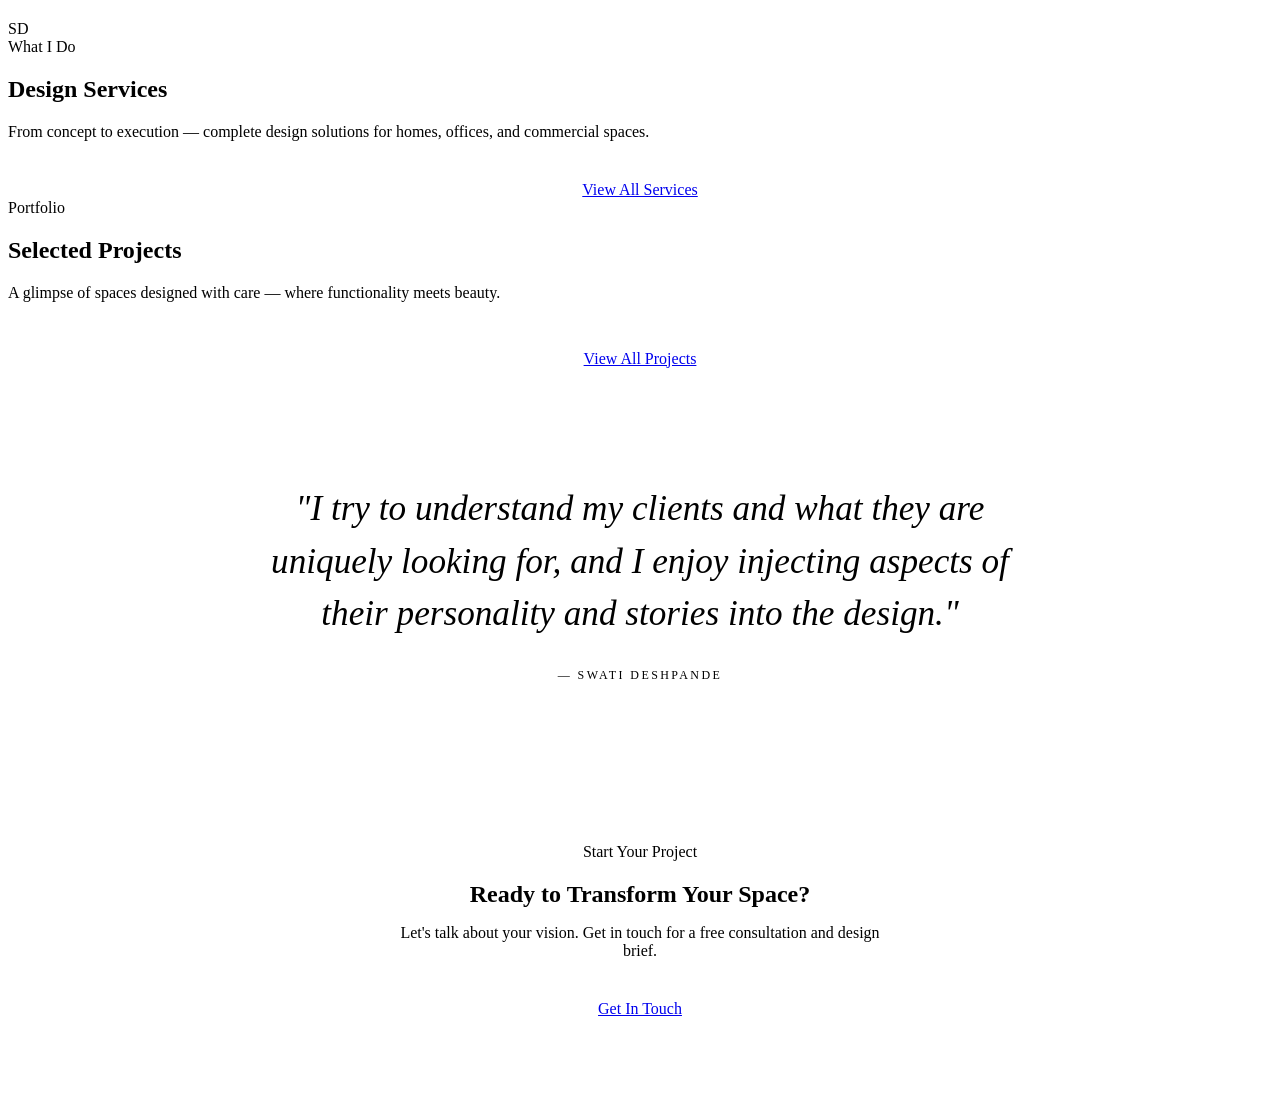
==== index.html @ 5ec536ea "Add files via upload" ====
<!DOCTYPE html>
<html lang="en">
<head>
  <meta charset="UTF-8">
  <meta name="viewport" content="width=device-width, initial-scale=1.0">
  <title>Swati Deshpande Designs — Interior & Architectural Designer, Pune</title>
  <meta name="description" content="Swati Deshpande Designs — Professional Interior and Architectural Design services in Pune. 12+ years experience in residential, commercial, and hospitality projects.">
  <link rel="stylesheet" href="css/style.css">
</head>
<body data-page="home">

  <!-- NAVIGATION -->
  <nav class="nav" id="site-nav"></nav>

  <!-- HERO -->
  <section class="hero">
    <div class="container">
      <div class="hero__inner">
        <div class="hero__content">
          <div class="hero__eyebrow" id="hero-eyebrow"></div>
          <h1 class="hero__title" id="hero-title"></h1>
          <p class="hero__text" id="hero-sub"></p>
          <p class="hero__text" id="hero-intro" style="font-size:.95rem;"></p>
          <div class="hero__actions" id="hero-actions"></div>
          <div class="hero__stats" id="hero-stats"></div>
        </div>
        <div class="hero__image-wrap">
          <div class="hero__image-placeholder">SD</div>
          <!-- Replace the div above with:
               <img class="hero__image-main" src="images/hero.jpg" alt="Swati Deshpande">
               once you have a photo. -->
        </div>
      </div>
    </div>
  </section>

  <!-- FEATURED SERVICES -->
  <section style="background: var(--color-bg-alt);">
    <div class="container">
      <div class="section-header reveal">
        <span class="section-label">What I Do</span>
        <h2>Design Services</h2>
        <div class="divider"></div>
        <p>From concept to execution — complete design solutions for homes, offices, and commercial spaces.</p>
      </div>
      <div class="services-grid" id="featured-services"></div>
      <div style="text-align:center; margin-top:2.5rem;">
        <a href="services.html" class="btn btn-outline reveal">View All Services</a>
      </div>
    </div>
  </section>

  <!-- FEATURED PROJECTS -->
  <section>
    <div class="container">
      <div class="section-header reveal">
        <span class="section-label">Portfolio</span>
        <h2>Selected Projects</h2>
        <div class="divider"></div>
        <p>A glimpse of spaces designed with care — where functionality meets beauty.</p>
      </div>
      <div class="projects-grid" id="featured-projects"></div>
      <div style="text-align:center; margin-top:3rem;">
        <a href="projects.html" class="btn btn-primary reveal">View All Projects</a>
      </div>
    </div>
  </section>

  <!-- QUOTE STRIP -->
  <section style="background: var(--color-dark); padding: 5rem 0;">
    <div class="container">
      <div style="max-width: 780px; margin: 0 auto; text-align: center;">
        <p style="font-family: var(--font-heading); font-size: clamp(1.4rem,3vw,2.2rem); font-style: italic; font-weight: 300; color: var(--color-white); line-height: 1.5; margin-bottom: 1.5rem;">
          "I try to understand my clients and what they are uniquely looking for, and I enjoy injecting aspects of their personality and stories into the design."
        </p>
        <span style="font-size: 0.75rem; letter-spacing: 0.2em; text-transform: uppercase; color: var(--color-accent);">— Swati Deshpande</span>
      </div>
    </div>
  </section>

  <!-- CTA STRIP -->
  <section style="padding: 5rem 0;">
    <div class="container" style="text-align:center;">
      <span class="section-label reveal">Start Your Project</span>
      <h2 class="reveal" style="margin-bottom: 1rem;">Ready to Transform Your Space?</h2>
      <p class="reveal" style="color: var(--color-text-mute); max-width: 480px; margin: 0 auto 2.5rem;">Let's talk about your vision. Get in touch for a free consultation and design brief.</p>
      <a href="contact.html" class="btn btn-primary reveal">Get In Touch</a>
    </div>
  </section>

  <!-- FOOTER -->
  <footer id="site-footer"></footer>

  <!-- FLOATING SOCIAL -->
  <div class="float-social" id="float-social"></div>

  <script src="js/config.js"></script>
  <script src="js/main.js"></script>
</body>
</html>
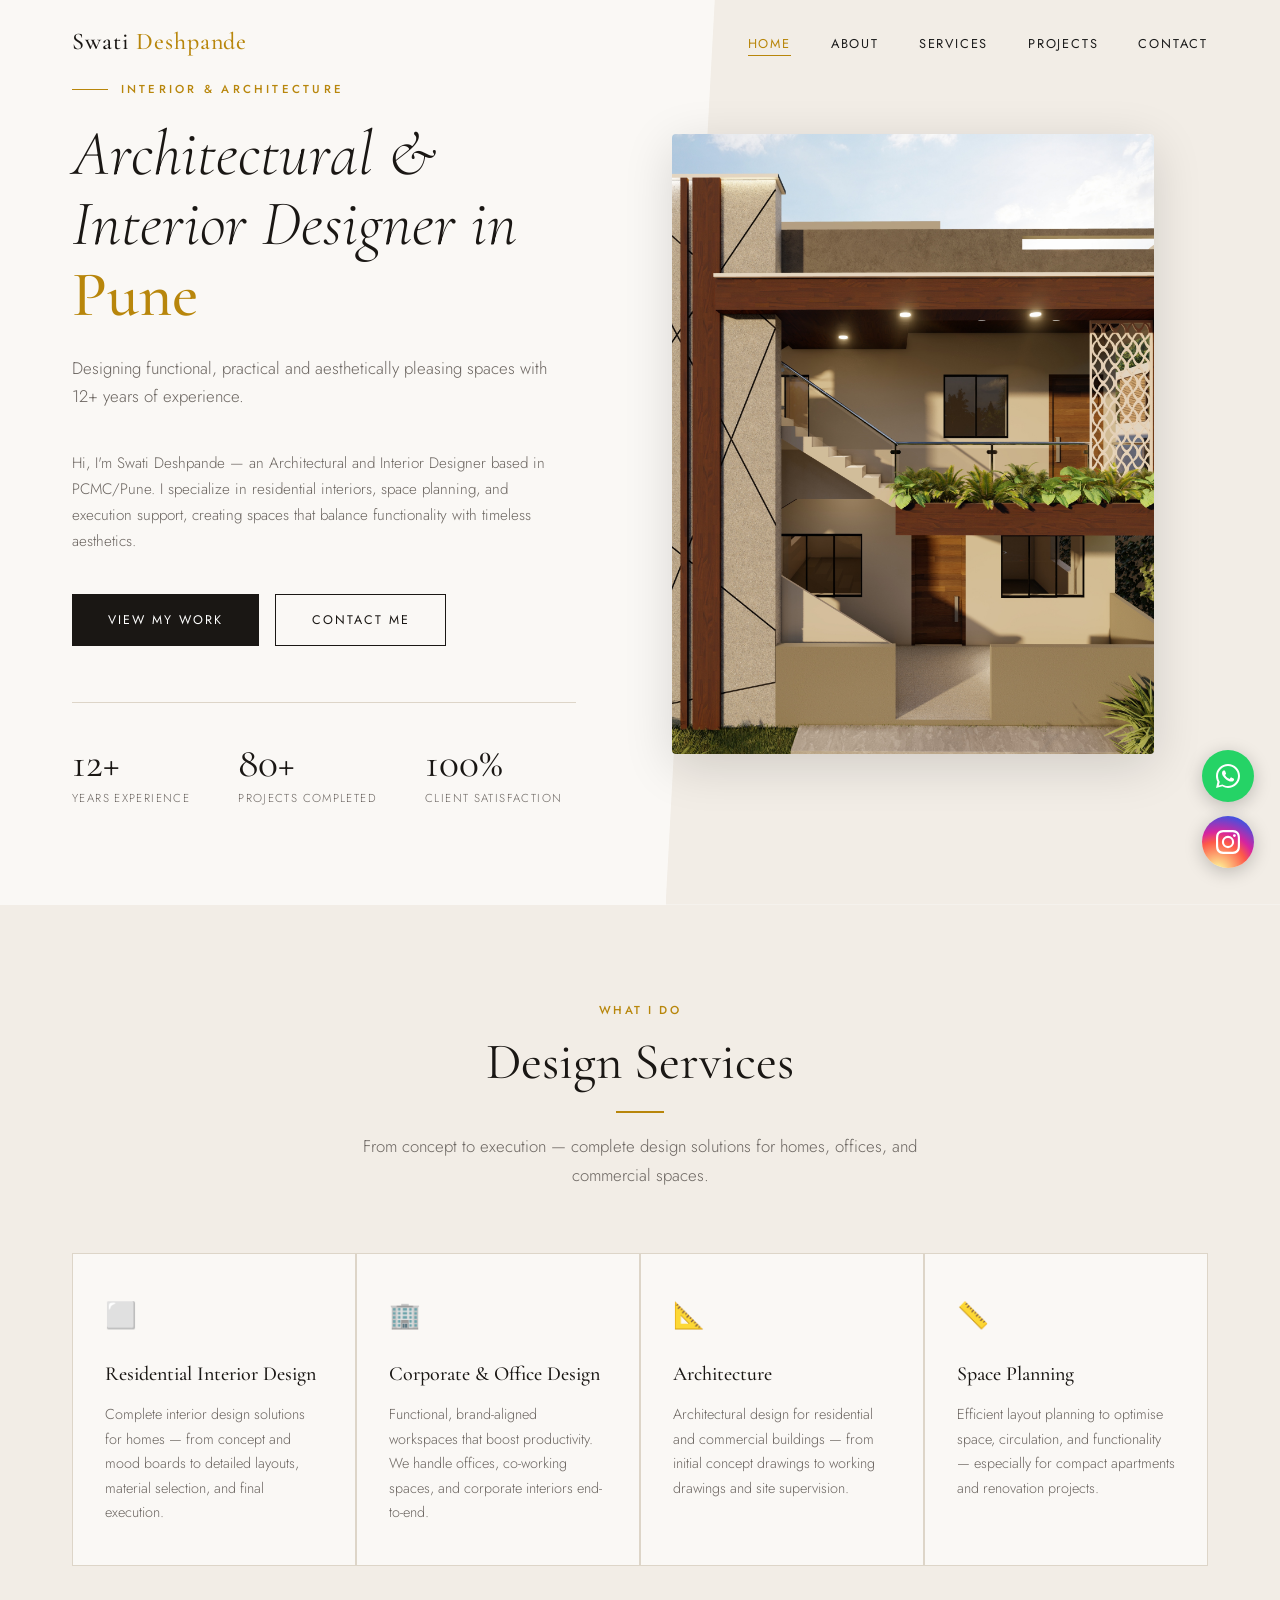
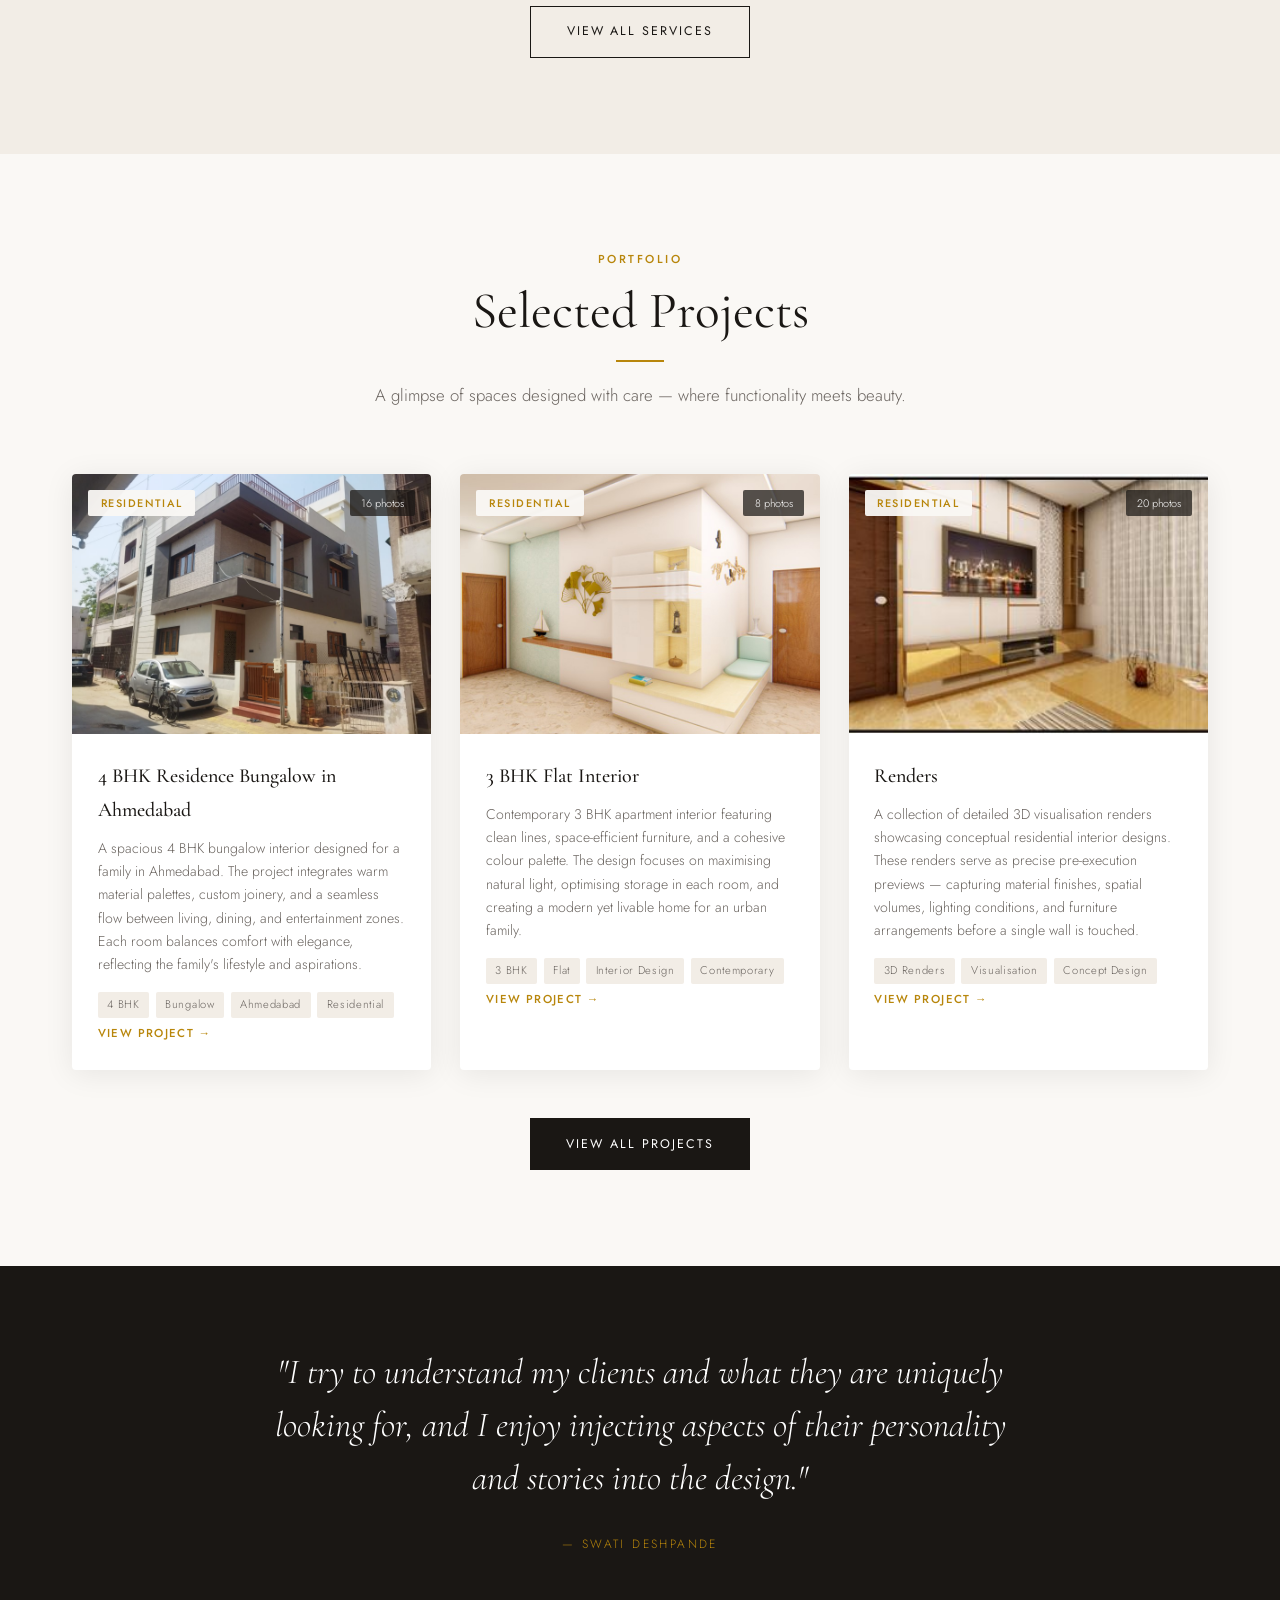
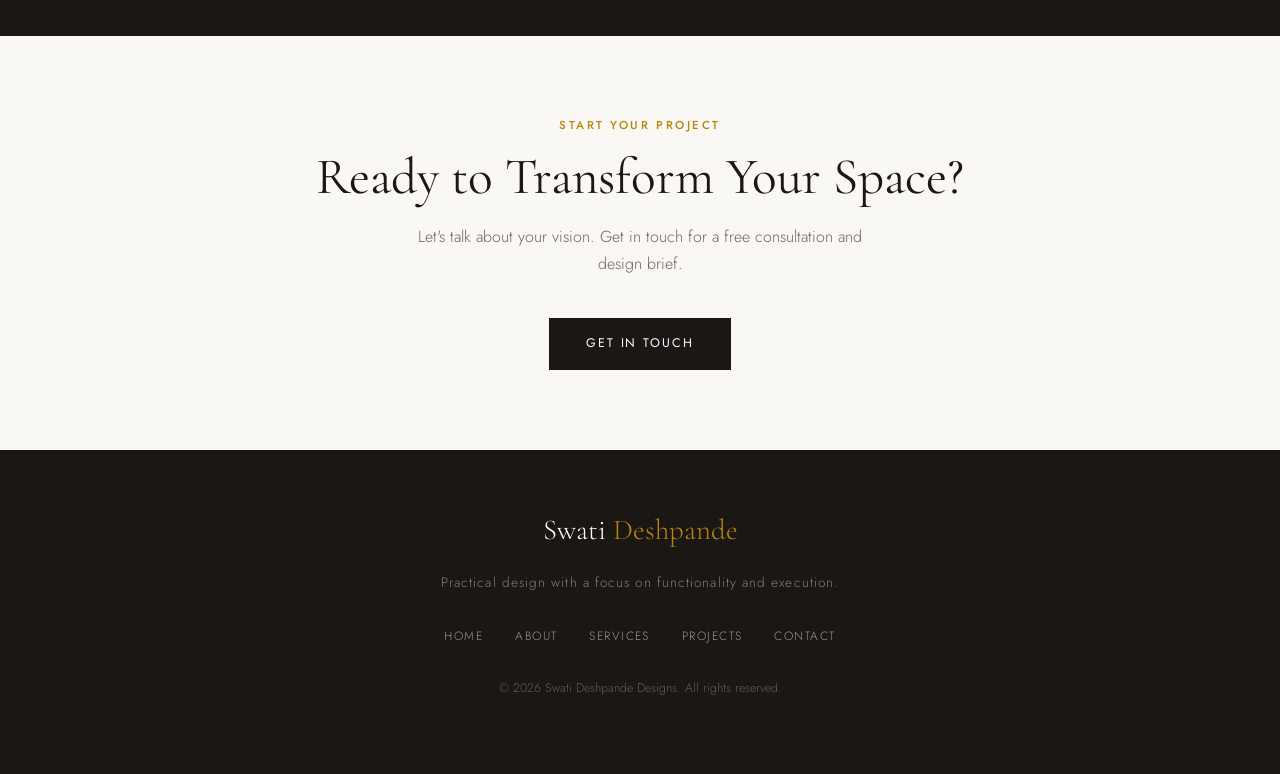
==== commit 338a1b89: "imagess" ====
--- a/index.html
+++ b/index.html
@@ -25,10 +25,7 @@
           <div class="hero__stats" id="hero-stats"></div>
         </div>
         <div class="hero__image-wrap">
-          <div class="hero__image-placeholder">SD</div>
-          <!-- Replace the div above with:
                <img class="hero__image-main" src="images/hero.jpg" alt="Swati Deshpande">
-               once you have a photo. -->
         </div>
       </div>
     </div>
--- a/css/style.css
+++ b/css/style.css
@@ -0,0 +1,774 @@
+/* ============================================================
+   SWATI DESHPANDE DESIGNS — STYLESHEET
+   ============================================================
+   To change colors: edit the CSS variables in :root below.
+   To change fonts: update the Google Fonts link in each HTML
+   file and update --font-heading / --font-body below.
+   ============================================================ */
+
+@import url('https://fonts.googleapis.com/css2?family=Cormorant+Garamond:ital,wght@0,300;0,400;0,500;0,600;1,300;1,400&family=Jost:wght@300;400;500&display=swap');
+
+/* ── CSS VARIABLES (edit these to retheme the site) ── */
+:root {
+  --color-bg:        #FAF8F5;
+  --color-bg-alt:    #F2EDE6;
+  --color-text:      #1C1C1C;
+  --color-text-mute: #6B6560;
+  --color-accent:    #B8860B;       /* gold */
+  --color-accent-lt: #D4A843;
+  --color-dark:      #1A1714;
+  --color-white:     #FFFFFF;
+  --color-border:    #DDD5C8;
+
+  --font-heading: 'Cormorant Garamond', Georgia, serif;
+  --font-body:    'Jost', sans-serif;
+
+  --max-width: 1200px;
+  --radius:    4px;
+  --transition: 0.3s ease;
+  --shadow:    0 4px 30px rgba(0,0,0,0.08);
+  --shadow-lg: 0 12px 50px rgba(0,0,0,0.14);
+}
+
+/* ── RESET & BASE ── */
+*, *::before, *::after { box-sizing: border-box; margin: 0; padding: 0; }
+
+html { scroll-behavior: smooth; }
+
+body {
+  font-family: var(--font-body);
+  background: var(--color-bg);
+  color: var(--color-text);
+  font-size: 16px;
+  line-height: 1.7;
+  font-weight: 300;
+  -webkit-font-smoothing: antialiased;
+}
+
+img { max-width: 100%; height: auto; display: block; }
+a   { color: inherit; text-decoration: none; }
+ul  { list-style: none; }
+
+/* ── TYPOGRAPHY ── */
+h1, h2, h3, h4 {
+  font-family: var(--font-heading);
+  font-weight: 400;
+  line-height: 1.15;
+  color: var(--color-dark);
+}
+h1 { font-size: clamp(2.6rem, 6vw, 5rem); }
+h2 { font-size: clamp(2rem, 4vw, 3.2rem); }
+h3 { font-size: clamp(1.3rem, 2.5vw, 1.8rem); }
+
+p { margin-bottom: 1.2rem; color: var(--color-text); }
+
+.section-label {
+  font-family: var(--font-body);
+  font-size: 0.72rem;
+  font-weight: 500;
+  letter-spacing: 0.22em;
+  text-transform: uppercase;
+  color: var(--color-accent);
+  margin-bottom: 0.8rem;
+  display: block;
+}
+
+/* ── LAYOUT ── */
+.container {
+  width: 100%;
+  max-width: var(--max-width);
+  margin: 0 auto;
+  padding: 0 2rem;
+}
+
+section { padding: 6rem 0; }
+
+/* ── NAVIGATION ── */
+.nav {
+  position: fixed;
+  top: 0; left: 0; right: 0;
+  z-index: 900;
+  padding: 1.4rem 0;
+  transition: background var(--transition), box-shadow var(--transition), padding var(--transition);
+}
+.nav.scrolled {
+  background: rgba(250,248,245,0.96);
+  box-shadow: 0 1px 20px rgba(0,0,0,0.08);
+  padding: 0.9rem 0;
+  backdrop-filter: blur(10px);
+}
+.nav__inner {
+  display: flex;
+  align-items: center;
+  justify-content: space-between;
+  max-width: var(--max-width);
+  margin: 0 auto;
+  padding: 0 2rem;
+}
+.nav__logo {
+  font-family: var(--font-heading);
+  font-size: 1.5rem;
+  font-weight: 500;
+  letter-spacing: 0.04em;
+  color: var(--color-dark);
+}
+.nav__logo span { color: var(--color-accent); }
+.nav__links {
+  display: flex;
+  gap: 2.5rem;
+  align-items: center;
+}
+.nav__links a {
+  font-size: 0.8rem;
+  font-weight: 400;
+  letter-spacing: 0.14em;
+  text-transform: uppercase;
+  color: var(--color-text);
+  position: relative;
+  transition: color var(--transition);
+}
+.nav__links a::after {
+  content: '';
+  position: absolute;
+  bottom: -3px; left: 0;
+  width: 0; height: 1px;
+  background: var(--color-accent);
+  transition: width var(--transition);
+}
+.nav__links a:hover, .nav__links a.active { color: var(--color-accent); }
+.nav__links a:hover::after, .nav__links a.active::after { width: 100%; }
+
+.nav__hamburger {
+  display: none;
+  flex-direction: column;
+  gap: 5px;
+  cursor: pointer;
+  padding: 4px;
+}
+.nav__hamburger span {
+  display: block;
+  width: 24px; height: 1.5px;
+  background: var(--color-dark);
+  transition: var(--transition);
+}
+
+/* ── BUTTONS ── */
+.btn {
+  display: inline-flex;
+  align-items: center;
+  gap: 0.5rem;
+  padding: 0.9rem 2.2rem;
+  font-family: var(--font-body);
+  font-size: 0.78rem;
+  font-weight: 400;
+  letter-spacing: 0.16em;
+  text-transform: uppercase;
+  border: 1px solid transparent;
+  cursor: pointer;
+  transition: all var(--transition);
+  text-decoration: none;
+}
+.btn-primary {
+  background: var(--color-dark);
+  color: var(--color-white);
+  border-color: var(--color-dark);
+}
+.btn-primary:hover {
+  background: var(--color-accent);
+  border-color: var(--color-accent);
+  color: var(--color-white);
+}
+.btn-outline {
+  background: transparent;
+  color: var(--color-dark);
+  border-color: var(--color-dark);
+}
+.btn-outline:hover {
+  background: var(--color-dark);
+  color: var(--color-white);
+}
+
+/* ── FLOATING SOCIAL BUTTONS ── */
+.float-social {
+  position: fixed;
+  bottom: 2rem;
+  right: 1.6rem;
+  z-index: 999;
+  display: flex;
+  flex-direction: column;
+  gap: 0.9rem;
+}
+.float-btn {
+  width: 52px; height: 52px;
+  border-radius: 50%;
+  display: flex;
+  align-items: center;
+  justify-content: center;
+  box-shadow: 0 4px 18px rgba(0,0,0,0.22);
+  transition: transform 0.25s ease, box-shadow 0.25s ease;
+  cursor: pointer;
+}
+.float-btn:hover {
+  transform: translateY(-4px) scale(1.07);
+  box-shadow: 0 8px 26px rgba(0,0,0,0.28);
+}
+.float-btn svg { width: 24px; height: 24px; }
+.float-whatsapp { background: #25D366; }
+.float-instagram { background: radial-gradient(circle at 30% 107%, #fdf497 0%, #fdf497 5%, #fd5949 45%, #d6249f 60%, #285AEB 90%); }
+
+/* ── HERO ── */
+.hero {
+  min-height: 100vh;
+  display: flex;
+  align-items: center;
+  padding-top: 5rem;
+  position: relative;
+  overflow: hidden;
+}
+.hero::before {
+  content: '';
+  position: absolute;
+  top: 0; right: 0;
+  width: 48%;
+  height: 100%;
+  background: var(--color-bg-alt);
+  clip-path: polygon(8% 0, 100% 0, 100% 100%, 0% 100%);
+}
+.hero__inner {
+  display: grid;
+  grid-template-columns: 1fr 1fr;
+  gap: 4rem;
+  align-items: center;
+  position: relative;
+  z-index: 2;
+}
+.hero__content { padding-right: 2rem; }
+.hero__eyebrow {
+  font-size: 0.72rem;
+  font-weight: 500;
+  letter-spacing: 0.28em;
+  text-transform: uppercase;
+  color: var(--color-accent);
+  margin-bottom: 1.2rem;
+  display: flex;
+  align-items: center;
+  gap: 0.8rem;
+}
+.hero__eyebrow::before {
+  content: '';
+  width: 36px; height: 1px;
+  background: var(--color-accent);
+}
+.hero__title {
+  font-size: clamp(2.8rem, 5vw, 4.6rem);
+  font-weight: 300;
+  font-style: italic;
+  line-height: 1.1;
+  margin-bottom: 1.5rem;
+  color: var(--color-dark);
+}
+.hero__title em {
+  font-style: normal;
+  font-weight: 500;
+  color: var(--color-accent);
+}
+.hero__text {
+  font-size: 1.05rem;
+  color: var(--color-text-mute);
+  max-width: 480px;
+  margin-bottom: 2.5rem;
+}
+.hero__actions { display: flex; gap: 1rem; flex-wrap: wrap; }
+.hero__stats {
+  display: flex;
+  gap: 3rem;
+  margin-top: 3.5rem;
+  padding-top: 2.5rem;
+  border-top: 1px solid var(--color-border);
+}
+.stat__number {
+  font-family: var(--font-heading);
+  font-size: 2.6rem;
+  font-weight: 400;
+  color: var(--color-dark);
+  line-height: 1;
+  margin-bottom: 0.25rem;
+}
+.stat__label {
+  font-size: 0.72rem;
+  letter-spacing: 0.12em;
+  text-transform: uppercase;
+  color: var(--color-text-mute);
+}
+.hero__image-wrap {
+  position: relative;
+  height: 620px;
+}
+.hero__image-main {
+  width: 90%;
+  height: 100%;
+  object-fit: cover;
+  object-position: center top;
+  border-radius: var(--radius);
+  box-shadow: var(--shadow-lg);
+}
+.hero__image-accent {
+  position: absolute;
+  bottom: -2rem;
+  left: -1.5rem;
+  width: 42%;
+  height: 200px;
+  object-fit: cover;
+  border-radius: var(--radius);
+  box-shadow: var(--shadow-lg);
+  border: 5px solid var(--color-bg);
+}
+/* placeholder for hero when no image */
+.hero__image-placeholder {
+  width: 90%;
+  height: 100%;
+  background: linear-gradient(145deg, var(--color-bg-alt) 0%, var(--color-border) 100%);
+  border-radius: var(--radius);
+  display: flex;
+  align-items: center;
+  justify-content: center;
+  font-family: var(--font-heading);
+  font-size: 8rem;
+  color: var(--color-accent);
+  font-weight: 300;
+  opacity: 0.4;
+  letter-spacing: 0.08em;
+}
+
+/* ── SECTION HEADERS ── */
+.section-header {
+  text-align: center;
+  max-width: 600px;
+  margin: 0 auto 4rem;
+}
+.section-header h2 { margin-bottom: 1rem; }
+.section-header p {
+  color: var(--color-text-mute);
+  font-size: 1.05rem;
+}
+.divider {
+  width: 48px; height: 2px;
+  background: var(--color-accent);
+  margin: 1.2rem auto;
+}
+
+/* ── SERVICES GRID ── */
+.services-grid {
+  display: grid;
+  grid-template-columns: repeat(auto-fill, minmax(280px, 1fr));
+  gap: 1.5px;
+  background: var(--color-border);
+  border: 1.5px solid var(--color-border);
+}
+.service-card {
+  background: var(--color-bg);
+  padding: 2.5rem 2rem;
+  transition: background var(--transition), transform var(--transition);
+  cursor: default;
+  position: relative;
+  overflow: hidden;
+}
+.service-card::before {
+  content: '';
+  position: absolute;
+  bottom: 0; left: 0;
+  width: 0; height: 2px;
+  background: var(--color-accent);
+  transition: width 0.4s ease;
+}
+.service-card:hover { background: var(--color-bg-alt); }
+.service-card:hover::before { width: 100%; }
+.service-card__icon {
+  font-size: 1.6rem;
+  margin-bottom: 1.2rem;
+  display: block;
+}
+.service-card__title {
+  font-family: var(--font-heading);
+  font-size: 1.25rem;
+  font-weight: 500;
+  margin-bottom: 0.7rem;
+  color: var(--color-dark);
+}
+.service-card__desc {
+  font-size: 0.9rem;
+  color: var(--color-text-mute);
+  line-height: 1.7;
+  margin: 0;
+}
+
+/* ── PROJECTS FILTER ── */
+.filter-bar {
+  display: flex;
+  gap: 0.6rem;
+  flex-wrap: wrap;
+  justify-content: center;
+  margin-bottom: 3rem;
+}
+.filter-btn {
+  padding: 0.5rem 1.4rem;
+  font-size: 0.75rem;
+  font-weight: 400;
+  letter-spacing: 0.14em;
+  text-transform: uppercase;
+  border: 1px solid var(--color-border);
+  background: transparent;
+  color: var(--color-text-mute);
+  cursor: pointer;
+  transition: all var(--transition);
+  border-radius: 2px;
+}
+.filter-btn:hover, .filter-btn.active {
+  background: var(--color-dark);
+  border-color: var(--color-dark);
+  color: var(--color-white);
+}
+
+/* ── PROJECTS GRID ── */
+.projects-grid {
+  display: grid;
+  grid-template-columns: repeat(auto-fill, minmax(340px, 1fr));
+  gap: 1.8rem;
+}
+.project-card {
+  background: var(--color-white);
+  border-radius: var(--radius);
+  overflow: hidden;
+  box-shadow: var(--shadow);
+  transition: transform 0.35s ease, box-shadow 0.35s ease;
+}
+.project-card:hover {
+  transform: translateY(-6px);
+  box-shadow: var(--shadow-lg);
+}
+.project-card__img {
+  width: 100%;
+  height: 260px;
+  object-fit: cover;
+  transition: transform 0.5s ease;
+}
+.project-card:hover .project-card__img { transform: scale(1.04); }
+.project-card__img-wrap { overflow: hidden; position: relative; }
+.project-card__category {
+  position: absolute;
+  top: 1rem; left: 1rem;
+  background: rgba(250,248,245,0.95);
+  padding: 0.25rem 0.8rem;
+  font-size: 0.68rem;
+  font-weight: 500;
+  letter-spacing: 0.14em;
+  text-transform: uppercase;
+  color: var(--color-accent);
+  border-radius: 2px;
+}
+.project-card__body { padding: 1.6rem; }
+.project-card__title {
+  font-family: var(--font-heading);
+  font-size: 1.25rem;
+  font-weight: 500;
+  margin-bottom: 0.6rem;
+  color: var(--color-dark);
+}
+.project-card__desc {
+  font-size: 0.88rem;
+  color: var(--color-text-mute);
+  line-height: 1.65;
+  margin-bottom: 1rem;
+}
+.project-card__tags {
+  display: flex;
+  gap: 0.4rem;
+  flex-wrap: wrap;
+}
+.tag {
+  font-size: 0.7rem;
+  padding: 0.2rem 0.6rem;
+  background: var(--color-bg-alt);
+  color: var(--color-text-mute);
+  border-radius: 2px;
+  letter-spacing: 0.06em;
+}
+
+/* ── ABOUT PAGE ── */
+.about-grid {
+  display: grid;
+  grid-template-columns: 1fr 1fr;
+  gap: 6rem;
+  align-items: start;
+}
+.about-image-wrap { position: relative; }
+.about-image-main {
+  width: 100%;
+  aspect-ratio: 3/4;
+  object-fit: cover;
+  object-position: top center;
+  border-radius: var(--radius);
+  box-shadow: var(--shadow-lg);
+}
+.about-image-placeholder {
+  width: 100%;
+  aspect-ratio: 3/4;
+  background: linear-gradient(145deg, var(--color-bg-alt) 0%, var(--color-border) 100%);
+  border-radius: var(--radius);
+  display: flex;
+  align-items: center;
+  justify-content: center;
+  font-family: var(--font-heading);
+  font-size: 6rem;
+  color: var(--color-accent);
+  opacity: 0.4;
+}
+.about-image-badge {
+  position: absolute;
+  bottom: -1.5rem;
+  right: -1.5rem;
+  background: var(--color-dark);
+  color: var(--color-white);
+  padding: 1.6rem;
+  text-align: center;
+  border-radius: var(--radius);
+}
+.badge-number {
+  font-family: var(--font-heading);
+  font-size: 2.8rem;
+  font-weight: 400;
+  display: block;
+  line-height: 1;
+}
+.badge-label {
+  font-size: 0.7rem;
+  letter-spacing: 0.12em;
+  text-transform: uppercase;
+  opacity: 0.7;
+  margin-top: 0.3rem;
+  display: block;
+}
+.about-quote {
+  font-family: var(--font-heading);
+  font-size: 1.6rem;
+  font-style: italic;
+  font-weight: 300;
+  color: var(--color-dark);
+  line-height: 1.5;
+  padding: 2rem 0 2rem 2rem;
+  border-left: 3px solid var(--color-accent);
+  margin: 2.5rem 0;
+}
+.expertise-list {
+  display: grid;
+  grid-template-columns: 1fr 1fr;
+  gap: 0.6rem;
+  margin-top: 1.5rem;
+}
+.expertise-item {
+  display: flex;
+  align-items: center;
+  gap: 0.6rem;
+  font-size: 0.88rem;
+  color: var(--color-text-mute);
+}
+.expertise-item::before {
+  content: '';
+  width: 16px; height: 1px;
+  background: var(--color-accent);
+  flex-shrink: 0;
+}
+
+/* ── CONTACT PAGE ── */
+.contact-grid {
+  display: grid;
+  grid-template-columns: 1fr 1.5fr;
+  gap: 5rem;
+  align-items: start;
+}
+.contact-info h3 {
+  margin-bottom: 2rem;
+  font-size: 1.5rem;
+}
+.contact-detail {
+  display: flex;
+  align-items: flex-start;
+  gap: 1rem;
+  padding: 1.2rem 0;
+  border-bottom: 1px solid var(--color-border);
+}
+.contact-detail:first-of-type { border-top: 1px solid var(--color-border); }
+.contact-detail__icon {
+  width: 40px; height: 40px;
+  background: var(--color-bg-alt);
+  border-radius: 50%;
+  display: flex;
+  align-items: center;
+  justify-content: center;
+  font-size: 1rem;
+  flex-shrink: 0;
+}
+.contact-detail__label {
+  font-size: 0.7rem;
+  letter-spacing: 0.12em;
+  text-transform: uppercase;
+  color: var(--color-text-mute);
+  margin-bottom: 0.2rem;
+}
+.contact-detail__value {
+  font-size: 0.95rem;
+  color: var(--color-dark);
+  font-weight: 400;
+}
+.contact-detail__value a:hover { color: var(--color-accent); }
+
+/* ── FORM ── */
+.contact-form { background: var(--color-white); padding: 3rem; border-radius: var(--radius); box-shadow: var(--shadow); }
+.form-row { display: grid; grid-template-columns: 1fr 1fr; gap: 1.2rem; }
+.form-group { margin-bottom: 1.4rem; }
+.form-group label {
+  display: block;
+  font-size: 0.72rem;
+  letter-spacing: 0.14em;
+  text-transform: uppercase;
+  color: var(--color-text-mute);
+  margin-bottom: 0.5rem;
+}
+.form-group input,
+.form-group select,
+.form-group textarea {
+  width: 100%;
+  padding: 0.85rem 1rem;
+  font-family: var(--font-body);
+  font-size: 0.95rem;
+  font-weight: 300;
+  color: var(--color-dark);
+  background: var(--color-bg);
+  border: 1px solid var(--color-border);
+  border-radius: var(--radius);
+  outline: none;
+  transition: border-color var(--transition);
+  appearance: none;
+}
+.form-group input:focus,
+.form-group select:focus,
+.form-group textarea:focus {
+  border-color: var(--color-accent);
+}
+.form-group textarea { resize: vertical; min-height: 130px; }
+.form-success {
+  display: none;
+  background: #f0fdf4;
+  border: 1px solid #86efac;
+  color: #166534;
+  padding: 1rem 1.2rem;
+  border-radius: var(--radius);
+  font-size: 0.9rem;
+  margin-top: 1rem;
+}
+.form-success.show { display: block; }
+
+/* ── FOOTER ── */
+footer {
+  background: var(--color-dark);
+  color: rgba(255,255,255,0.65);
+  padding: 3.5rem 0;
+  text-align: center;
+}
+.footer__logo {
+  font-family: var(--font-heading);
+  font-size: 1.8rem;
+  color: var(--color-white);
+  margin-bottom: 1rem;
+}
+.footer__logo span { color: var(--color-accent); }
+.footer__tagline {
+  font-size: 0.85rem;
+  letter-spacing: 0.08em;
+  margin-bottom: 2rem;
+  color: rgba(255,255,255,0.45);
+}
+.footer__nav {
+  display: flex;
+  gap: 2rem;
+  justify-content: center;
+  margin-bottom: 2rem;
+}
+.footer__nav a {
+  font-size: 0.75rem;
+  letter-spacing: 0.12em;
+  text-transform: uppercase;
+  color: rgba(255,255,255,0.55);
+  transition: color var(--transition);
+}
+.footer__nav a:hover { color: var(--color-accent); }
+.footer__copy { font-size: 0.78rem; color: rgba(255,255,255,0.3); }
+
+/* ── PAGE HERO (inner pages) ── */
+.page-hero {
+  background: var(--color-dark);
+  padding: 10rem 0 5rem;
+  text-align: center;
+  position: relative;
+  overflow: hidden;
+}
+.page-hero::before {
+  content: '';
+  position: absolute;
+  top: -50%; left: -20%;
+  width: 60%; height: 200%;
+  background: var(--color-accent);
+  opacity: 0.04;
+  border-radius: 50%;
+}
+.page-hero h1 {
+  color: var(--color-white);
+  font-size: clamp(2.5rem, 5vw, 4rem);
+  font-weight: 300;
+  font-style: italic;
+  margin-bottom: 0.8rem;
+}
+.page-hero p {
+  color: rgba(255,255,255,0.55);
+  max-width: 520px;
+  margin: 0 auto;
+  font-size: 1rem;
+}
+
+/* ── SCROLL ANIMATIONS ── */
+.reveal {
+  opacity: 0;
+  transform: translateY(28px);
+  transition: opacity 0.7s ease, transform 0.7s ease;
+}
+.reveal.visible {
+  opacity: 1;
+  transform: translateY(0);
+}
+
+/* ── RESPONSIVE ── */
+@media (max-width: 900px) {
+  .hero__inner        { grid-template-columns: 1fr; }
+  .hero::before       { display: none; }
+  .hero__content      { padding-right: 0; }
+  .hero__image-wrap   { height: 400px; }
+  .hero__image-main   { width: 100%; }
+  .about-grid         { grid-template-columns: 1fr; gap: 3rem; }
+  .about-image-badge  { right: 0; }
+  .contact-grid       { grid-template-columns: 1fr; gap: 3rem; }
+  .form-row           { grid-template-columns: 1fr; }
+  section             { padding: 4rem 0; }
+}
+
+@media (max-width: 700px) {
+  .nav__links         { display: none; flex-direction: column; gap: 1.5rem; position: fixed; top: 0; right: 0; height: 100vh; width: 70vw; background: var(--color-bg); padding: 6rem 2rem 2rem; box-shadow: -8px 0 30px rgba(0,0,0,0.1); z-index: 850; }
+  .nav__links.open    { display: flex; }
+  .nav__hamburger     { display: flex; z-index: 860; }
+  .hero__stats        { gap: 2rem; flex-wrap: wrap; }
+  .expertise-list     { grid-template-columns: 1fr; }
+  .footer__nav        { flex-wrap: wrap; gap: 1rem; }
+  .projects-grid      { grid-template-columns: 1fr; }
+  .contact-form       { padding: 2rem 1.5rem; }
+  .float-social       { bottom: 1.2rem; right: 1rem; }
+  .float-btn          { width: 46px; height: 46px; }
+}
